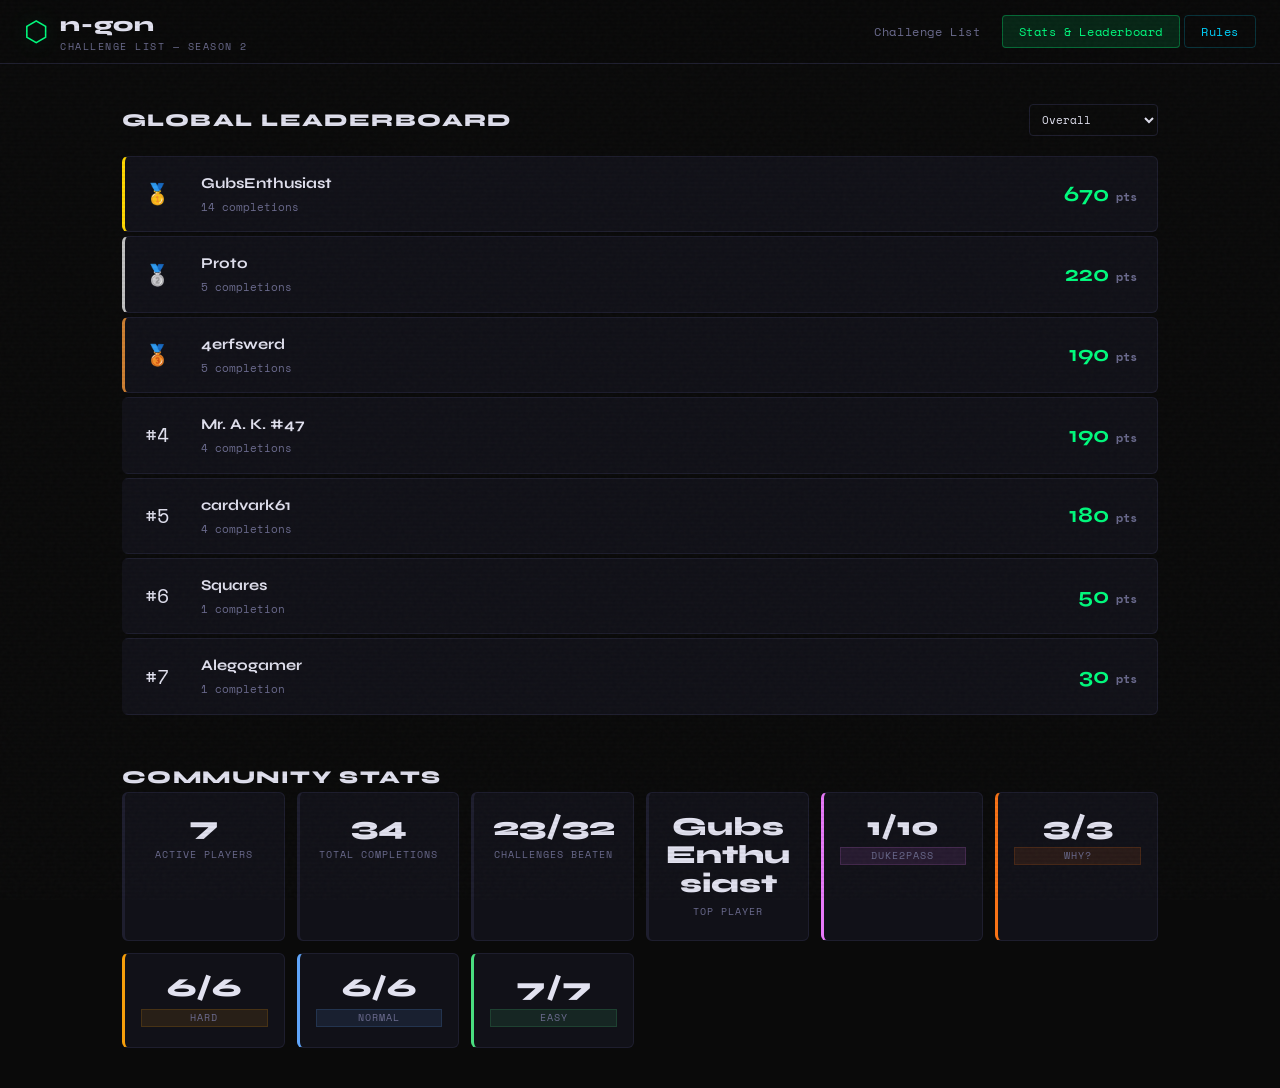
==== stats.html @ 25952702 "Add files via upload" ====
<!DOCTYPE html>
<html lang="en">
<head>
  <meta charset="UTF-8">
  <meta name="viewport" content="width=device-width, initial-scale=1.0">
  <title>n-gon — Stats & Leaderboard</title>
  <link rel="preconnect" href="https://fonts.googleapis.com">
  <link rel="preconnect" href="https://fonts.gstatic.com" crossorigin>
  <link href="https://fonts.googleapis.com/css2?family=Space+Mono:ital,wght@0,400;0,700;1,400&family=Syne:wght@400;500;600;700;800&display=swap" rel="stylesheet">
  <link rel="stylesheet" href="styles.css">
  <script src="script.js"></script>
</head>
<body>
  <div class="scan-lines"></div>
  <div class="noise"></div>

  <header class="site-header">
    <div class="header-inner">
      <div class="logo-block">
        <span class="logo-icon">⬡</span>
        <div>
          <h1 class="site-title">n-gon</h1>
          <p class="site-subtitle">Challenge List — Season 2</p>
        </div>
      </div>
      <nav class="main-nav">
        <a href="index.html" class="nav-link" data-page="list">Challenge List</a>
        <a href="stats.html" class="nav-link active" data-page="stats">Stats & Leaderboard</a>
        <a href="#rules-modal" class="nav-link nav-rules" id="rules-btn">Rules</a>
      </nav>
    </div>
  </header>

  <main class="stats-layout">
    <!-- Global Leaderboard -->
    <section class="stats-section">
      <div class="stats-header-row">
        <h2 class="stats-section-title">Global Leaderboard</h2>
        <div class="filter-controls">
          <select class="filter-select" id="lb-filter">
            <option value="all">Overall</option>
            <option value="Mouse">Mouse Only</option>
            <option value="Trackpad">Trackpad Only</option>
          </select>
        </div>
      </div>
      <div class="global-lb" id="global-lb"></div>
    </section>

    <!-- Player Profile -->
    <section class="player-section" id="player-section" style="display:none;">
      <div class="player-profile" id="player-profile"></div>
    </section>

    <!-- Community Stats -->
    <section class="community-stats">
      <h2 class="stats-section-title">Community Stats</h2>
      <div class="stats-grid" id="stats-grid"></div>
    </section>
  </main>

  <!-- Rules Modal -->
  <div class="modal-overlay" id="rules-modal">
    <div class="modal-box">
      <button class="modal-close" id="modal-close">✕</button>
      <h2 class="modal-title">Rules</h2>
      <ol class="rules-list">
        <li>Be honest — no testing mode, game files remain unaltered. No community maps unless specified. Do not spawn with any tech in Experiment unless stated.</li>
        <li>Do not delete or alter the scores of others. Be a good sport.</li>
        <li>Do not vandalize the sheet.</li>
        <li>Videos are required to receive points. Upload to Google Drive or YouTube (Unlisted).</li>
        <li>Be honest about using trackpad or mouse. Set frame cap to 60.</li>
        <li>Join the Discord: <a href="https://discord.gg/X7sm27kR" target="_blank" class="link-accent">discord.gg/X7sm27kR</a></li>
      </ol>
    </div>
  </div>

  <script>
    document.addEventListener('DOMContentLoaded', () => {
      renderGlobalLB('all');
      renderCommunityStats();

      document.getElementById('lb-filter').addEventListener('change', (e) => {
        renderGlobalLB(e.target.value);
        document.getElementById('player-section').style.display = 'none';
      });

      document.getElementById('rules-btn').addEventListener('click', (e) => {
        e.preventDefault();
        document.getElementById('rules-modal').classList.add('open');
      });
      document.getElementById('modal-close').addEventListener('click', () => {
        document.getElementById('rules-modal').classList.remove('open');
      });
      document.getElementById('rules-modal').addEventListener('click', (e) => {
        if (e.target === e.currentTarget) e.currentTarget.classList.remove('open');
      });
    });

    function buildPlayerStats(ctrlFilter) {
      const players = {};
      CHALLENGES.forEach(c => {
        c.records.forEach(r => {
          if (!r.name) return;
          if (ctrlFilter !== 'all' && r.control !== ctrlFilter) return;
          if (!players[r.name]) players[r.name] = { name: r.name, points: 0, completions: [], control: r.control };
          // Points awarded by rank within this challenge (filtered)
          const filteredRecs = ctrlFilter === 'all' ? c.records.filter(x => x.name) : c.records.filter(x => x.name && x.control === ctrlFilter);
          const rank = filteredRecs.findIndex(x => x.name === r.name);
          const pts = rank === 0 ? 50 : rank === 1 ? 40 : rank === 2 ? 30 : rank === 3 ? 10 : 5;
          players[r.name].points += pts;
          players[r.name].completions.push({ challenge: c, score: r.score, rank: rank + 1, pts, video: r.video });
        });
      });
      return Object.values(players).sort((a, b) => b.points - a.points);
    }

    function renderGlobalLB(filter) {
      const lb = buildPlayerStats(filter);
      const el = document.getElementById('global-lb');
      el.innerHTML = '';

      lb.forEach((p, i) => {
        const card = document.createElement('div');
        card.className = `lb-card ${i === 0 ? 'lb-gold' : i === 1 ? 'lb-silver' : i === 2 ? 'lb-bronze' : ''}`;
        card.innerHTML = `
          <div class="lb-rank">${i === 0 ? '🥇' : i === 1 ? '🥈' : i === 2 ? '🥉' : `#${i+1}`}</div>
          <div class="lb-player-info">
            <span class="lb-name">${p.name}</span>
            <span class="lb-completions">${p.completions.length} completion${p.completions.length !== 1 ? 's' : ''}</span>
          </div>
          <div class="lb-points">${p.points}<span class="pts-label"> pts</span></div>
        `;
        card.addEventListener('click', () => {
          document.querySelectorAll('.lb-card').forEach(c => c.classList.remove('selected'));
          card.classList.add('selected');
          renderPlayerProfile(p);
        });
        el.appendChild(card);
      });
    }

    function renderPlayerProfile(player) {
      const section = document.getElementById('player-section');
      const el = document.getElementById('player-profile');
      section.style.display = 'block';

      const tierCounts = {};
      player.completions.forEach(c => {
        const t = c.challenge.tier;
        tierCounts[t] = (tierCounts[t] || 0) + 1;
      });

      el.innerHTML = `
        <div class="profile-header">
          <div class="profile-avatar">${player.name.charAt(0).toUpperCase()}</div>
          <div class="profile-meta">
            <h3 class="profile-name">${player.name}</h3>
            <div class="profile-badges">
              ${Object.entries(tierCounts).map(([t, n]) => `<span class="tier-badge-sm tier-badge-${t.toLowerCase()}">${n}× ${t}</span>`).join('')}
            </div>
          </div>
          <div class="profile-total">${player.points}<span class="pts-label"> pts</span></div>
        </div>
        <h4 class="completions-title">Completions</h4>
        <div class="completions-grid">
          ${player.completions.sort((a,b) => b.challenge.param - a.challenge.param).map(c => `
            <div class="completion-card tier-border-${c.challenge.tier.toLowerCase()}">
              <span class="comp-tier tier-badge-${c.challenge.tier.toLowerCase()}">${c.challenge.tier}</span>
              <span class="comp-name">${c.challenge.name}</span>
              <span class="comp-score">${c.score}</span>
              <span class="comp-rank">#${c.rank} — ${c.pts} pts</span>
              ${c.video ? `<a href="${c.video}" target="_blank" class="comp-video">▶</a>` : ''}
            </div>
          `).join('')}
        </div>
      `;

      section.scrollIntoView({ behavior: 'smooth', block: 'start' });
    }

    function renderCommunityStats() {
      const el = document.getElementById('stats-grid');
      const allRecords = CHALLENGES.flatMap(c => c.records.filter(r => r.name));
      const uniquePlayers = [...new Set(allRecords.map(r => r.name))];
      const totalCompletions = allRecords.length;
      const completedChallenges = CHALLENGES.filter(c => c.records.some(r => r.name)).length;

      const tierBreakdown = {};
      CHALLENGES.forEach(c => {
        if (!tierBreakdown[c.tier]) tierBreakdown[c.tier] = { total: 0, completed: 0 };
        tierBreakdown[c.tier].total++;
        if (c.records.some(r => r.name)) tierBreakdown[c.tier].completed++;
      });

      const topPlayer = buildPlayerStats('all')[0];

      el.innerHTML = `
        <div class="stat-card">
          <div class="stat-number">${uniquePlayers.length}</div>
          <div class="stat-label">Active Players</div>
        </div>
        <div class="stat-card">
          <div class="stat-number">${totalCompletions}</div>
          <div class="stat-label">Total Completions</div>
        </div>
        <div class="stat-card">
          <div class="stat-number">${completedChallenges}/${CHALLENGES.length}</div>
          <div class="stat-label">Challenges Beaten</div>
        </div>
        <div class="stat-card">
          <div class="stat-number accent-green">${topPlayer ? topPlayer.name : '—'}</div>
          <div class="stat-label">Top Player</div>
        </div>
        ${Object.entries(tierBreakdown).reverse().map(([t, d]) => `
          <div class="stat-card tier-border-${t.toLowerCase()}">
            <div class="stat-number">${d.completed}/${d.total}</div>
            <div class="stat-label tier-badge-${t.toLowerCase()}">${t}</div>
          </div>
        `).join('')}
      `;
    }
  </script>
</body>
</html>
---- styles.css ----
/* === RESET & BASE === */
*, *::before, *::after { box-sizing: border-box; margin: 0; padding: 0; }

:root {
  --bg: #0a0a0a;
  --bg-card: #111118;
  --bg-card2: #16161f;
  --bg-hover: #1c1c28;
  --border: #1e1e2e;
  --border-active: #2e2e44;
  --text: #e2e2f0;
  --text-muted: #6b6b8e;
  --text-dim: #3a3a5c;

  --green: #00ff7f;
  --green-dim: rgba(0,255,127,0.12);
  --green-glow: 0 0 20px rgba(0,255,127,0.25);
  --blue: #00d4ff;
  --blue-dim: rgba(0,212,255,0.12);
  --blue-glow: 0 0 20px rgba(0,212,255,0.25);
  --purple: #a855f7;
  --red: #ff4060;
  --orange: #ff8c00;
  --gold: #ffd700;

  /* Tier colors (new system: Easy / Normal / Hard / Why? / Duke2pass) */
  --easy: #4ade80;
  --normal: #60a5fa;
  --hard: #f59e0b;
  --why: #f97316;
  --duke2pass: #e879f9;

  --font-display: 'Syne', sans-serif;
  --font-mono: 'Space Mono', monospace;
  --header-h: 64px;
  --sidebar-w: 340px;
}

html { scroll-behavior: smooth; }

body {
  background: var(--bg);
  color: var(--text);
  font-family: var(--font-mono);
  font-size: 14px;
  line-height: 1.6;
  min-height: 100vh;
  overflow-x: hidden;
}

/* === AMBIENT EFFECTS === */
.scan-lines {
  pointer-events: none;
  position: fixed;
  inset: 0;
  z-index: 9999;
  background: repeating-linear-gradient(
    0deg,
    transparent,
    transparent 2px,
    rgba(0,0,0,0.04) 2px,
    rgba(0,0,0,0.04) 4px
  );
}

.noise {
  pointer-events: none;
  position: fixed;
  inset: 0;
  z-index: 9998;
  opacity: 0.025;
  background-image: url("data:image/svg+xml,%3Csvg viewBox='0 0 256 256' xmlns='http://www.w3.org/2000/svg'%3E%3Cfilter id='noise'%3E%3CfeTurbulence type='fractalNoise' baseFrequency='0.9' numOctaves='4' stitchTiles='stitch'/%3E%3C/filter%3E%3Crect width='100%25' height='100%25' filter='url(%23noise)'/%3E%3C/svg%3E");
}

/* === HEADER === */
.site-header {
  position: fixed;
  top: 0; left: 0; right: 0;
  height: var(--header-h);
  background: rgba(10,10,10,0.92);
  backdrop-filter: blur(12px);
  border-bottom: 1px solid var(--border);
  z-index: 100;
}

.header-inner {
  max-width: 1400px;
  margin: 0 auto;
  height: 100%;
  display: flex;
  align-items: center;
  justify-content: space-between;
  padding: 0 24px;
}

.logo-block {
  display: flex;
  align-items: center;
  gap: 12px;
}

.logo-icon {
  font-size: 28px;
  color: var(--green);
  text-shadow: var(--green-glow);
  animation: hexPulse 3s ease-in-out infinite;
}

@keyframes hexPulse {
  0%, 100% { text-shadow: 0 0 10px rgba(0,255,127,0.4); }
  50% { text-shadow: 0 0 30px rgba(0,255,127,0.8), 0 0 60px rgba(0,255,127,0.3); }
}

.site-title {
  font-family: var(--font-display);
  font-size: 20px;
  font-weight: 800;
  color: var(--text);
  letter-spacing: 0.05em;
}

.site-subtitle {
  font-size: 10px;
  color: var(--text-muted);
  letter-spacing: 0.15em;
  text-transform: uppercase;
  margin-top: -2px;
}

.main-nav {
  display: flex;
  gap: 4px;
  align-items: center;
}

.nav-link {
  font-family: var(--font-mono);
  font-size: 12px;
  color: var(--text-muted);
  text-decoration: none;
  padding: 6px 16px;
  border-radius: 4px;
  letter-spacing: 0.05em;
  transition: all 0.2s;
  border: 1px solid transparent;
}

.nav-link:hover {
  color: var(--text);
  background: var(--bg-hover);
  border-color: var(--border);
}

.nav-link.active {
  color: var(--green);
  border-color: rgba(0,255,127,0.3);
  background: var(--green-dim);
}

.nav-rules {
  color: var(--blue);
  border-color: rgba(0,212,255,0.2);
}

.nav-rules:hover {
  background: var(--blue-dim);
  color: var(--blue);
}

/* === MAIN LAYOUT (Challenge List) === */
.main-layout {
  display: flex;
  height: calc(100vh - var(--header-h));
  margin-top: var(--header-h);
}

/* === SIDEBAR === */
.challenge-sidebar {
  width: var(--sidebar-w);
  flex-shrink: 0;
  border-right: 1px solid var(--border);
  display: flex;
  flex-direction: column;
  overflow: hidden;
}

.sidebar-header {
  padding: 16px;
  border-bottom: 1px solid var(--border);
  background: var(--bg-card);
  flex-shrink: 0;
}

.sidebar-meta {
  display: flex;
  flex-direction: column;
  gap: 10px;
}

.total-challenges {
  font-size: 11px;
  color: var(--text-muted);
  text-transform: uppercase;
  letter-spacing: 0.12em;
}

.filter-controls {
  display: flex;
  gap: 8px;
}

.filter-select {
  flex: 1;
  background: var(--bg);
  color: var(--text);
  border: 1px solid var(--border);
  border-radius: 4px;
  padding: 6px 8px;
  font-family: var(--font-mono);
  font-size: 11px;
  cursor: pointer;
  transition: border-color 0.2s;
}

.filter-select:focus {
  outline: none;
  border-color: var(--green);
}

.challenge-list {
  flex: 1;
  overflow-y: auto;
  scrollbar-width: thin;
  scrollbar-color: var(--border) transparent;
}

.challenge-list::-webkit-scrollbar { width: 4px; }
.challenge-list::-webkit-scrollbar-track { background: transparent; }
.challenge-list::-webkit-scrollbar-thumb { background: var(--border); border-radius: 2px; }

/* Tier Separators */
.tier-separator {
  display: flex;
  align-items: center;
  gap: 10px;
  padding: 10px 16px 6px;
  position: sticky;
  top: 0;
  background: rgba(10,10,10,0.96);
  backdrop-filter: blur(8px);
  z-index: 10;
  border-bottom: 1px solid var(--border);
}

.tier-label {
  font-family: var(--font-display);
  font-size: 11px;
  font-weight: 700;
  text-transform: uppercase;
  letter-spacing: 0.15em;
  padding: 2px 8px;
  border-radius: 3px;
}

.tier-param {
  font-size: 10px;
  color: var(--text-dim);
}

/* Tier color classes */
.tier-easy { color: var(--easy); background: rgba(74,222,128,0.1); border: 1px solid rgba(74,222,128,0.2); }
.tier-normal { color: var(--normal); background: rgba(96,165,250,0.1); border: 1px solid rgba(96,165,250,0.2); }
.tier-hard { color: var(--hard); background: rgba(245,158,11,0.1); border: 1px solid rgba(245,158,11,0.2); }
.tier-why\? { color: var(--why); background: rgba(249,115,22,0.1); border: 1px solid rgba(249,115,22,0.2); }
.tier-duke2pass { color: var(--duke2pass); background: rgba(232,121,249,0.1); border: 1px solid rgba(232,121,249,0.2); }

/* Challenge Items */
.challenge-item {
  cursor: pointer;
  border-bottom: 1px solid var(--border);
  transition: background 0.15s;
  border-left: 3px solid transparent;
}

.challenge-item:hover { background: var(--bg-hover); }
.challenge-item.active { background: var(--bg-card2); }

.tier-border-easy.challenge-item:hover, .tier-border-easy.challenge-item.active { border-left-color: var(--easy); }
.tier-border-normal.challenge-item:hover, .tier-border-normal.challenge-item.active { border-left-color: var(--normal); }
.tier-border-hard.challenge-item:hover, .tier-border-hard.challenge-item.active { border-left-color: var(--hard); }
.tier-border-why\?.challenge-item:hover, .tier-border-why\?.challenge-item.active { border-left-color: var(--why); }
.tier-border-duke2pass.challenge-item:hover, .tier-border-duke2pass.challenge-item.active { border-left-color: var(--duke2pass); }

.challenge-item-inner {
  display: flex;
  align-items: center;
  gap: 12px;
  padding: 10px 16px;
}

.challenge-rank {
  font-size: 10px;
  color: var(--text-dim);
  min-width: 24px;
  font-style: italic;
}

.challenge-info {
  flex: 1;
  min-width: 0;
}

.challenge-name {
  display: block;
  font-size: 12px;
  color: var(--text);
  white-space: nowrap;
  overflow: hidden;
  text-overflow: ellipsis;
  font-family: var(--font-display);
  font-weight: 600;
}

.challenge-meta {
  font-size: 10px;
  color: var(--text-muted);
}

.challenge-meta em {
  color: var(--text-dim);
  font-style: italic;
}

.challenge-param-badge {
  font-size: 11px;
  font-weight: 700;
  padding: 2px 8px;
  border-radius: 3px;
  flex-shrink: 0;
}

.tier-badge-easy { color: var(--easy); background: rgba(74,222,128,0.1); border: 1px solid rgba(74,222,128,0.15); }
.tier-badge-normal { color: var(--normal); background: rgba(96,165,250,0.1); border: 1px solid rgba(96,165,250,0.15); }
.tier-badge-hard { color: var(--hard); background: rgba(245,158,11,0.1); border: 1px solid rgba(245,158,11,0.15); }
.tier-badge-why\? { color: var(--why); background: rgba(249,115,22,0.1); border: 1px solid rgba(249,115,22,0.15); }
.tier-badge-duke2pass { color: var(--duke2pass); background: rgba(232,121,249,0.1); border: 1px solid rgba(232,121,249,0.15); }

/* === DETAIL PANEL === */
.detail-panel {
  flex: 1;
  overflow-y: auto;
  scrollbar-width: thin;
  scrollbar-color: var(--border) transparent;
}

.detail-placeholder {
  display: flex;
  flex-direction: column;
  align-items: center;
  justify-content: center;
  height: 100%;
  gap: 16px;
  color: var(--text-dim);
}

.placeholder-icon {
  font-size: 64px;
  opacity: 0.15;
}

.detail-content {
  padding: 32px 40px;
  max-width: 760px;
}

.detail-tier-badge {
  display: inline-block;
  font-size: 11px;
  font-weight: 700;
  text-transform: uppercase;
  letter-spacing: 0.12em;
  padding: 3px 10px;
  border-radius: 3px;
  margin-bottom: 12px;
}

.detail-title {
  font-family: var(--font-display);
  font-size: 28px;
  font-weight: 800;
  color: var(--text);
  line-height: 1.2;
  margin-bottom: 8px;
}

.detail-desc {
  color: var(--text-muted);
  font-size: 12px;
  line-height: 1.7;
  margin-bottom: 20px;
  max-width: 600px;
}

.detail-stats-row {
  display: flex;
  flex-wrap: wrap;
  gap: 20px;
  margin-bottom: 32px;
  padding: 16px;
  background: var(--bg-card);
  border: 1px solid var(--border);
  border-radius: 6px;
}

.detail-stat {
  display: flex;
  flex-direction: column;
  gap: 2px;
}

.stat-label {
  font-size: 10px;
  text-transform: uppercase;
  letter-spacing: 0.12em;
  color: var(--text-muted);
}

.stat-val {
  font-size: 13px;
  color: var(--text);
  font-weight: 700;
}

.accent-green { color: var(--green); }
.accent-blue { color: var(--blue); }

/* Leaderboard Table */
.leaderboard-section {
  border: 1px solid var(--border);
  border-radius: 6px;
  overflow: hidden;
}

.leaderboard-title {
  font-family: var(--font-display);
  font-size: 12px;
  font-weight: 700;
  text-transform: uppercase;
  letter-spacing: 0.15em;
  color: var(--text-muted);
  padding: 12px 16px;
  background: var(--bg-card);
  border-bottom: 1px solid var(--border);
}

.leaderboard-table {
  width: 100%;
  border-collapse: collapse;
}

.leaderboard-table th {
  background: var(--bg-card);
  color: var(--text-muted);
  font-size: 10px;
  text-transform: uppercase;
  letter-spacing: 0.1em;
  padding: 10px 16px;
  text-align: left;
  border-bottom: 1px solid var(--border);
}

.leaderboard-table td {
  padding: 12px 16px;
  border-bottom: 1px solid var(--border);
  font-size: 13px;
}

.leaderboard-table tr:last-child td { border-bottom: none; }
.leaderboard-table tr:hover td { background: var(--bg-hover); }

.rank-gold td { background: rgba(255,215,0,0.04); }
.rank-silver td { background: rgba(192,192,192,0.03); }
.rank-bronze td { background: rgba(205,127,50,0.03); }

.rank-cell { width: 60px; }
.rank-num { font-size: 16px; }
.player-cell { font-family: var(--font-display); font-weight: 600; color: var(--text); }
.score-cell { color: var(--green); font-family: var(--font-mono); font-size: 12px; }
.control-tag {
  font-size: 10px;
  padding: 2px 8px;
  border-radius: 3px;
  text-transform: uppercase;
  letter-spacing: 0.05em;
}
.tag-mouse { background: rgba(0,255,127,0.1); color: var(--green); border: 1px solid rgba(0,255,127,0.2); }
.tag-trackpad { background: rgba(0,212,255,0.1); color: var(--blue); border: 1px solid rgba(0,212,255,0.2); }

.video-link {
  color: var(--blue);
  text-decoration: none;
  font-size: 12px;
  transition: color 0.2s;
}
.video-link:hover { color: var(--green); }
.no-video { color: var(--text-dim); }

.no-records {
  padding: 40px;
  text-align: center;
  color: var(--text-muted);
}
.no-records-icon { font-size: 32px; display: block; margin-bottom: 12px; opacity: 0.3; }

/* === STATS PAGE === */
.stats-layout {
  margin-top: var(--header-h);
  max-width: 1100px;
  margin-left: auto;
  margin-right: auto;
  padding: 40px 32px;
  display: flex;
  flex-direction: column;
  gap: 48px;
}

.stats-header-row {
  display: flex;
  align-items: center;
  justify-content: space-between;
  margin-bottom: 20px;
}

.stats-section-title {
  font-family: var(--font-display);
  font-size: 18px;
  font-weight: 800;
  color: var(--text);
  text-transform: uppercase;
  letter-spacing: 0.08em;
}

/* Global Leaderboard Cards */
.global-lb {
  display: flex;
  flex-direction: column;
  gap: 4px;
}

.lb-card {
  display: flex;
  align-items: center;
  gap: 20px;
  padding: 14px 20px;
  background: var(--bg-card);
  border: 1px solid var(--border);
  border-radius: 6px;
  cursor: pointer;
  transition: all 0.2s;
  border-left: 3px solid transparent;
}

.lb-card:hover { background: var(--bg-hover); border-color: var(--border-active); }
.lb-card.selected { border-color: var(--green); background: var(--green-dim); }

.lb-gold { border-left-color: var(--gold); }
.lb-silver { border-left-color: #c0c0c0; }
.lb-bronze { border-left-color: #cd7f32; }

.lb-rank { font-size: 20px; min-width: 36px; }

.lb-player-info {
  flex: 1;
}

.lb-name {
  display: block;
  font-family: var(--font-display);
  font-size: 15px;
  font-weight: 700;
  color: var(--text);
}

.lb-completions {
  font-size: 11px;
  color: var(--text-muted);
}

.lb-points {
  font-size: 22px;
  font-weight: 700;
  color: var(--green);
  font-family: var(--font-display);
}

.pts-label {
  font-size: 12px;
  color: var(--text-muted);
  font-family: var(--font-mono);
}

/* Player Profile */
.player-section {
  border: 1px solid var(--border);
  border-radius: 8px;
  overflow: hidden;
}

.player-profile {
  padding: 0;
}

.profile-header {
  display: flex;
  align-items: center;
  gap: 20px;
  padding: 24px;
  background: var(--bg-card);
  border-bottom: 1px solid var(--border);
}

.profile-avatar {
  width: 52px;
  height: 52px;
  border-radius: 50%;
  background: linear-gradient(135deg, var(--green), var(--blue));
  display: flex;
  align-items: center;
  justify-content: center;
  font-family: var(--font-display);
  font-size: 22px;
  font-weight: 800;
  color: #000;
  flex-shrink: 0;
}

.profile-meta { flex: 1; }

.profile-name {
  font-family: var(--font-display);
  font-size: 20px;
  font-weight: 800;
  color: var(--text);
  margin-bottom: 6px;
}

.profile-badges {
  display: flex;
  flex-wrap: wrap;
  gap: 6px;
}

.tier-badge-sm {
  font-size: 10px;
  padding: 2px 8px;
  border-radius: 3px;
  letter-spacing: 0.05em;
}

.profile-total {
  font-size: 32px;
  font-weight: 800;
  color: var(--green);
  font-family: var(--font-display);
  text-align: right;
}

.completions-title {
  font-family: var(--font-display);
  font-size: 11px;
  font-weight: 700;
  text-transform: uppercase;
  letter-spacing: 0.15em;
  color: var(--text-muted);
  padding: 16px 24px 8px;
  background: var(--bg-card);
  border-bottom: 1px solid var(--border);
}

.completions-grid {
  padding: 16px 24px;
  display: grid;
  grid-template-columns: repeat(auto-fill, minmax(240px, 1fr));
  gap: 10px;
  background: var(--bg);
}

.completion-card {
  background: var(--bg-card);
  border: 1px solid var(--border);
  border-left: 3px solid transparent;
  border-radius: 5px;
  padding: 12px;
  display: flex;
  flex-direction: column;
  gap: 4px;
  transition: background 0.15s;
}

.completion-card:hover { background: var(--bg-hover); }

.tier-border-easy.completion-card { border-left-color: var(--easy); }
.tier-border-normal.completion-card { border-left-color: var(--normal); }
.tier-border-hard.completion-card { border-left-color: var(--hard); }
.tier-border-why\?.completion-card { border-left-color: var(--why); }
.tier-border-duke2pass.completion-card { border-left-color: var(--duke2pass); }

.comp-tier {
  display: inline-block;
  font-size: 9px;
  font-weight: 700;
  padding: 1px 6px;
  border-radius: 2px;
  text-transform: uppercase;
  letter-spacing: 0.08em;
  width: fit-content;
}

.comp-name {
  font-family: var(--font-display);
  font-size: 13px;
  font-weight: 600;
  color: var(--text);
  line-height: 1.3;
}

.comp-score { font-size: 12px; color: var(--green); }
.comp-rank { font-size: 10px; color: var(--text-muted); }
.comp-video {
  color: var(--blue);
  text-decoration: none;
  font-size: 11px;
}

/* Community Stats Grid */
.stats-grid {
  display: grid;
  grid-template-columns: repeat(auto-fill, minmax(160px, 1fr));
  gap: 12px;
}

.stat-card {
  background: var(--bg-card);
  border: 1px solid var(--border);
  border-left: 3px solid var(--border);
  border-radius: 6px;
  padding: 20px 16px;
  text-align: center;
  transition: border-color 0.2s;
}

.stat-card:hover { border-color: var(--border-active); }
.tier-border-easy.stat-card { border-left-color: var(--easy); }
.tier-border-normal.stat-card { border-left-color: var(--normal); }
.tier-border-hard.stat-card { border-left-color: var(--hard); }
.tier-border-why\?.stat-card { border-left-color: var(--why); }
.tier-border-duke2pass.stat-card { border-left-color: var(--duke2pass); }

.stat-number {
  font-family: var(--font-display);
  font-size: 26px;
  font-weight: 800;
  color: var(--text);
  line-height: 1.1;
  margin-bottom: 6px;
  word-break: break-word;
}

.stat-card .stat-label {
  display: block;
  font-size: 10px;
  text-transform: uppercase;
  letter-spacing: 0.1em;
  color: var(--text-muted);
}

/* === MODAL === */
.modal-overlay {
  position: fixed;
  inset: 0;
  background: rgba(0,0,0,0.75);
  backdrop-filter: blur(6px);
  z-index: 1000;
  display: none;
  align-items: center;
  justify-content: center;
  padding: 24px;
}

.modal-overlay.open {
  display: flex;
}

.modal-box {
  background: var(--bg-card);
  border: 1px solid var(--border-active);
  border-radius: 8px;
  padding: 32px;
  max-width: 580px;
  width: 100%;
  position: relative;
  box-shadow: 0 24px 64px rgba(0,0,0,0.6);
}

.modal-close {
  position: absolute;
  top: 16px;
  right: 16px;
  background: none;
  border: none;
  color: var(--text-muted);
  font-size: 16px;
  cursor: pointer;
  padding: 4px 8px;
  border-radius: 4px;
  transition: color 0.2s;
}
.modal-close:hover { color: var(--text); }

.modal-title {
  font-family: var(--font-display);
  font-size: 20px;
  font-weight: 800;
  color: var(--text);
  margin-bottom: 20px;
  text-transform: uppercase;
  letter-spacing: 0.1em;
}

.rules-list {
  display: flex;
  flex-direction: column;
  gap: 12px;
  padding-left: 20px;
}

.rules-list li {
  font-size: 12px;
  color: var(--text-muted);
  line-height: 1.7;
}

.link-accent {
  color: var(--blue);
  text-decoration: none;
}
.link-accent:hover { text-decoration: underline; }

/* === RESPONSIVE === */
@media (max-width: 768px) {
  .main-layout { flex-direction: column; height: auto; }
  .challenge-sidebar { width: 100%; height: 50vh; border-right: none; border-bottom: 1px solid var(--border); }
  .detail-panel { min-height: 60vh; }
  .detail-content { padding: 20px 16px; }
  .stats-layout { padding: 20px 16px; }
  .header-inner { padding: 0 16px; }
  .site-subtitle { display: none; }
}
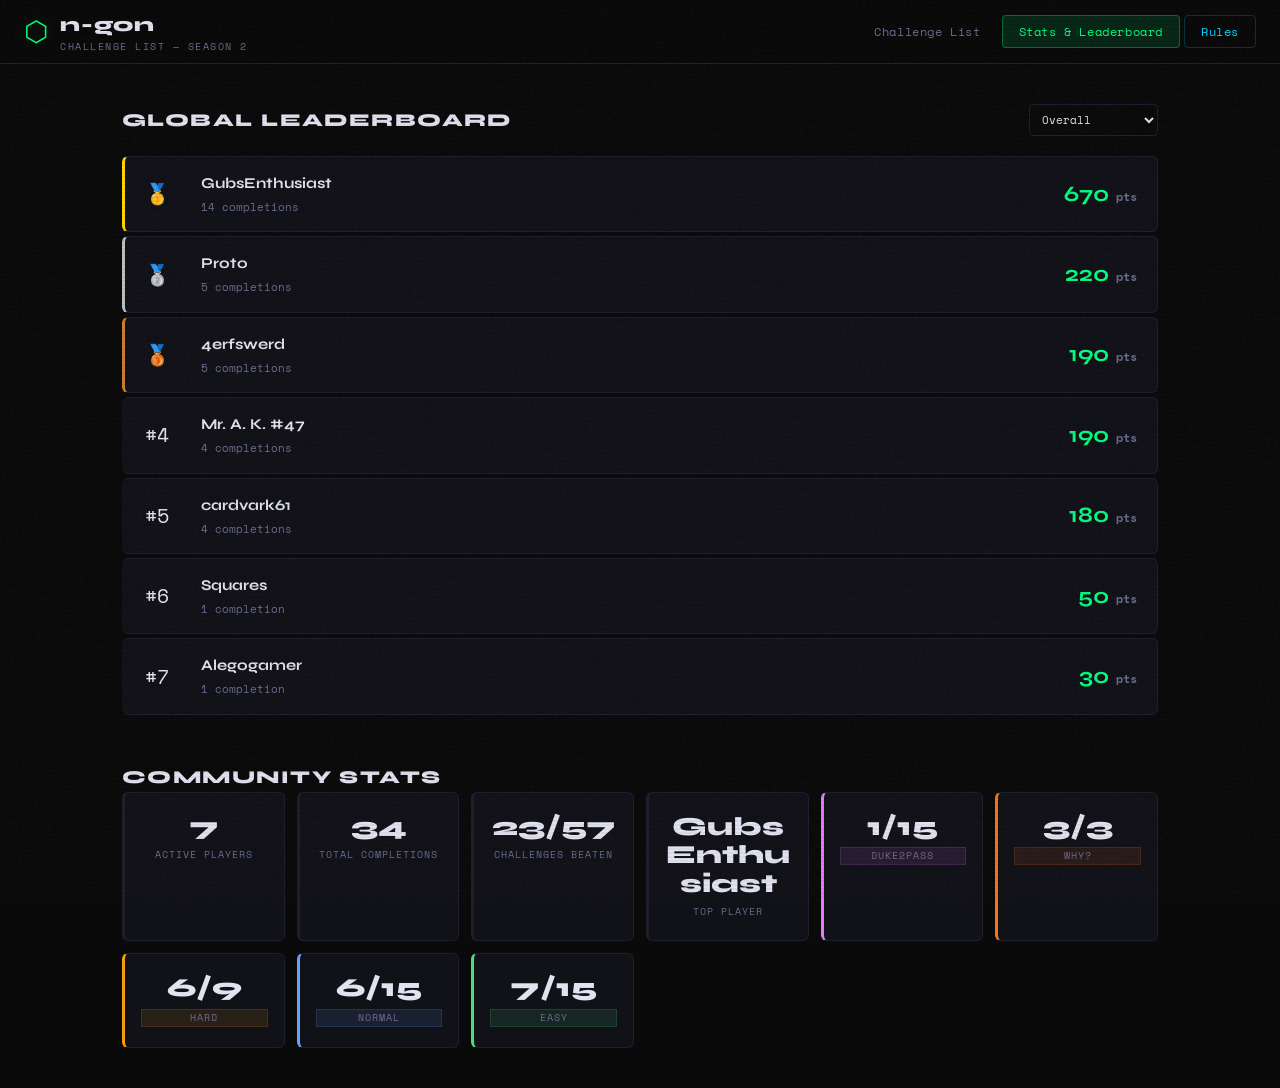
==== commit 2a2a498e: "Add files via upload" ====
--- a/stats.html
+++ b/stats.html
@@ -32,7 +32,6 @@
   </header>
 
   <main class="stats-layout">
-    <!-- Global Leaderboard -->
     <section class="stats-section">
       <div class="stats-header-row">
         <h2 class="stats-section-title">Global Leaderboard</h2>
@@ -47,19 +46,16 @@
       <div class="global-lb" id="global-lb"></div>
     </section>
 
-    <!-- Player Profile -->
     <section class="player-section" id="player-section" style="display:none;">
       <div class="player-profile" id="player-profile"></div>
     </section>
 
-    <!-- Community Stats -->
     <section class="community-stats">
       <h2 class="stats-section-title">Community Stats</h2>
       <div class="stats-grid" id="stats-grid"></div>
     </section>
   </main>
 
-  <!-- Rules Modal -->
   <div class="modal-overlay" id="rules-modal">
     <div class="modal-box">
       <button class="modal-close" id="modal-close">✕</button>
@@ -104,7 +100,6 @@
           if (!r.name) return;
           if (ctrlFilter !== 'all' && r.control !== ctrlFilter) return;
           if (!players[r.name]) players[r.name] = { name: r.name, points: 0, completions: [], control: r.control };
-          // Points awarded by rank within this challenge (filtered)
           const filteredRecs = ctrlFilter === 'all' ? c.records.filter(x => x.name) : c.records.filter(x => x.name && x.control === ctrlFilter);
           const rank = filteredRecs.findIndex(x => x.name === r.name);
           const pts = rank === 0 ? 50 : rank === 1 ? 40 : rank === 2 ? 30 : rank === 3 ? 10 : 5;
--- a/styles.css
+++ b/styles.css
@@ -1,4 +1,3 @@
-/* === RESET & BASE === */
 *, *::before, *::after { box-sizing: border-box; margin: 0; padding: 0; }
 
 :root {
@@ -23,7 +22,6 @@
   --orange: #ff8c00;
   --gold: #ffd700;
 
-  /* Tier colors (new system: Easy / Normal / Hard / Why? / Duke2pass) */
   --easy: #4ade80;
   --normal: #60a5fa;
   --hard: #f59e0b;
@@ -48,7 +46,6 @@
   overflow-x: hidden;
 }
 
-/* === AMBIENT EFFECTS === */
 .scan-lines {
   pointer-events: none;
   position: fixed;
@@ -72,7 +69,6 @@
   background-image: url("data:image/svg+xml,%3Csvg viewBox='0 0 256 256' xmlns='http://www.w3.org/2000/svg'%3E%3Cfilter id='noise'%3E%3CfeTurbulence type='fractalNoise' baseFrequency='0.9' numOctaves='4' stitchTiles='stitch'/%3E%3C/filter%3E%3Crect width='100%25' height='100%25' filter='url(%23noise)'/%3E%3C/svg%3E");
 }
 
-/* === HEADER === */
 .site-header {
   position: fixed;
   top: 0; left: 0; right: 0;
@@ -167,14 +163,12 @@
   color: var(--blue);
 }
 
-/* === MAIN LAYOUT (Challenge List) === */
 .main-layout {
   display: flex;
   height: calc(100vh - var(--header-h));
   margin-top: var(--header-h);
 }
 
-/* === SIDEBAR === */
 .challenge-sidebar {
   width: var(--sidebar-w);
   flex-shrink: 0;
@@ -238,7 +232,6 @@
 .challenge-list::-webkit-scrollbar-track { background: transparent; }
 .challenge-list::-webkit-scrollbar-thumb { background: var(--border); border-radius: 2px; }
 
-/* Tier Separators */
 .tier-separator {
   display: flex;
   align-items: center;
@@ -267,14 +260,12 @@
   color: var(--text-dim);
 }
 
-/* Tier color classes */
 .tier-easy { color: var(--easy); background: rgba(74,222,128,0.1); border: 1px solid rgba(74,222,128,0.2); }
 .tier-normal { color: var(--normal); background: rgba(96,165,250,0.1); border: 1px solid rgba(96,165,250,0.2); }
 .tier-hard { color: var(--hard); background: rgba(245,158,11,0.1); border: 1px solid rgba(245,158,11,0.2); }
 .tier-why\? { color: var(--why); background: rgba(249,115,22,0.1); border: 1px solid rgba(249,115,22,0.2); }
 .tier-duke2pass { color: var(--duke2pass); background: rgba(232,121,249,0.1); border: 1px solid rgba(232,121,249,0.2); }
 
-/* Challenge Items */
 .challenge-item {
   cursor: pointer;
   border-bottom: 1px solid var(--border);
@@ -345,7 +336,6 @@
 .tier-badge-why\? { color: var(--why); background: rgba(249,115,22,0.1); border: 1px solid rgba(249,115,22,0.15); }
 .tier-badge-duke2pass { color: var(--duke2pass); background: rgba(232,121,249,0.1); border: 1px solid rgba(232,121,249,0.15); }
 
-/* === DETAIL PANEL === */
 .detail-panel {
   flex: 1;
   overflow-y: auto;
@@ -434,7 +424,6 @@
 .accent-green { color: var(--green); }
 .accent-blue { color: var(--blue); }
 
-/* Leaderboard Table */
 .leaderboard-section {
   border: 1px solid var(--border);
   border-radius: 6px;
@@ -512,7 +501,6 @@
 }
 .no-records-icon { font-size: 32px; display: block; margin-bottom: 12px; opacity: 0.3; }
 
-/* === STATS PAGE === */
 .stats-layout {
   margin-top: var(--header-h);
   max-width: 1100px;
@@ -540,7 +528,6 @@
   letter-spacing: 0.08em;
 }
 
-/* Global Leaderboard Cards */
 .global-lb {
   display: flex;
   flex-direction: column;
@@ -599,7 +586,6 @@
   font-family: var(--font-mono);
 }
 
-/* Player Profile */
 .player-section {
   border: 1px solid var(--border);
   border-radius: 8px;
@@ -732,7 +718,6 @@
   font-size: 11px;
 }
 
-/* Community Stats Grid */
 .stats-grid {
   display: grid;
   grid-template-columns: repeat(auto-fill, minmax(160px, 1fr));
@@ -774,7 +759,6 @@
   color: var(--text-muted);
 }
 
-/* === MODAL === */
 .modal-overlay {
   position: fixed;
   inset: 0;
@@ -846,7 +830,6 @@
 }
 .link-accent:hover { text-decoration: underline; }
 
-/* === RESPONSIVE === */
 @media (max-width: 768px) {
   .main-layout { flex-direction: column; height: auto; }
   .challenge-sidebar { width: 100%; height: 50vh; border-right: none; border-bottom: 1px solid var(--border); }
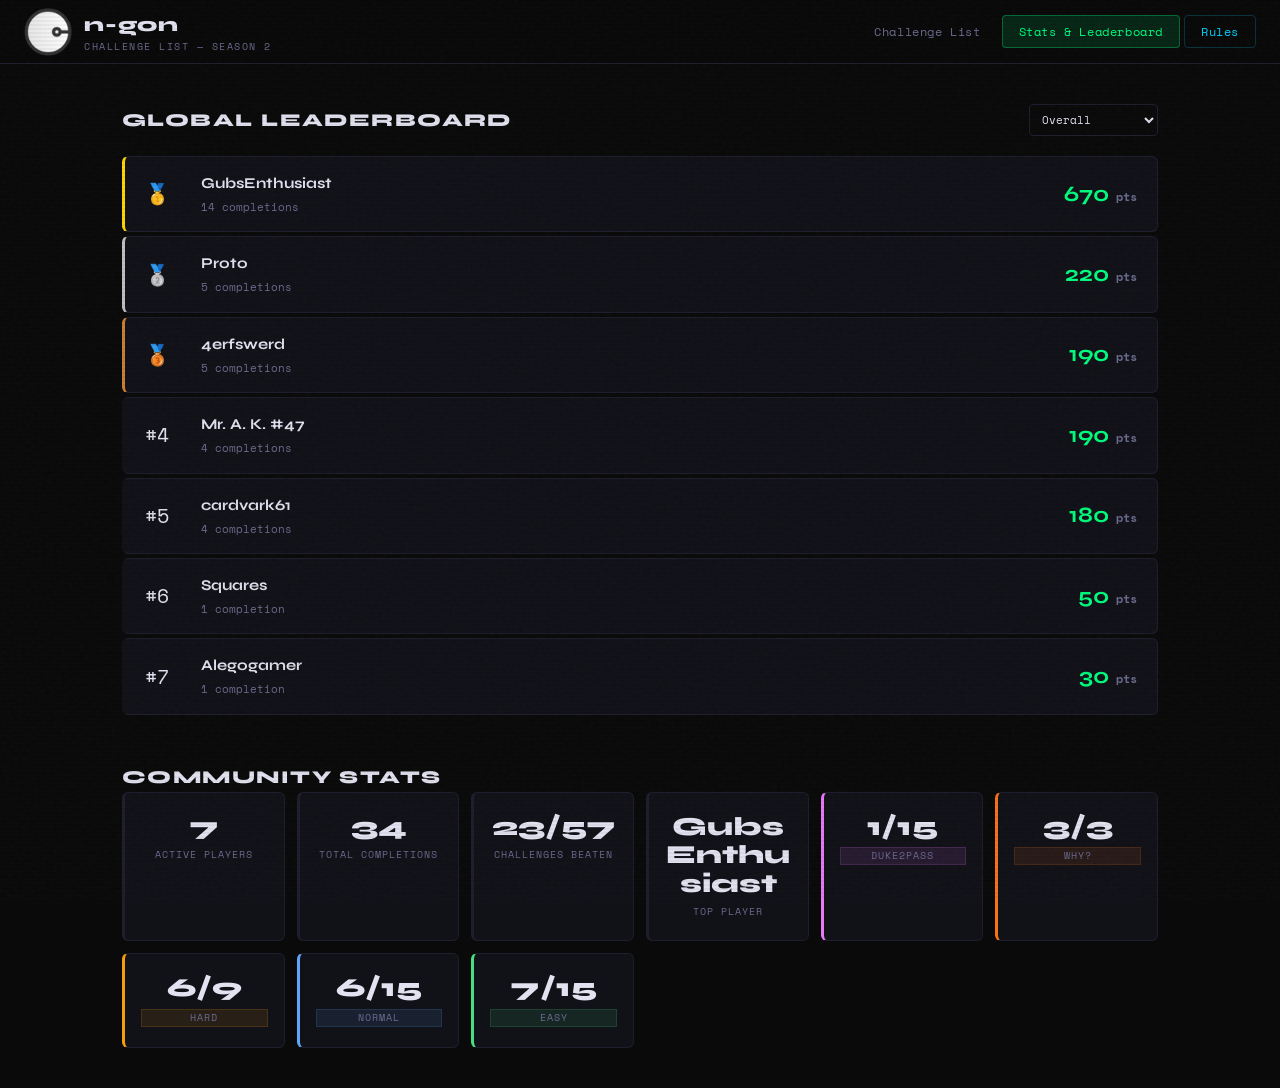
==== commit 400322c1: "Add files via upload" ====
--- a/stats.html
+++ b/stats.html
@@ -17,7 +17,7 @@
   <header class="site-header">
     <div class="header-inner">
       <div class="logo-block">
-        <span class="logo-icon">⬡</span>
+        <img src="favicon.ico" alt="">
         <div>
           <h1 class="site-title">n-gon</h1>
           <p class="site-subtitle">Challenge List — Season 2</p>
@@ -72,7 +72,8 @@
   </div>
 
   <script>
-    document.addEventListener('DOMContentLoaded', () => {
+    document.addEventListener('DOMContentLoaded', async () => {
+      await loadChallenges();
       renderGlobalLB('all');
       renderCommunityStats();
 
